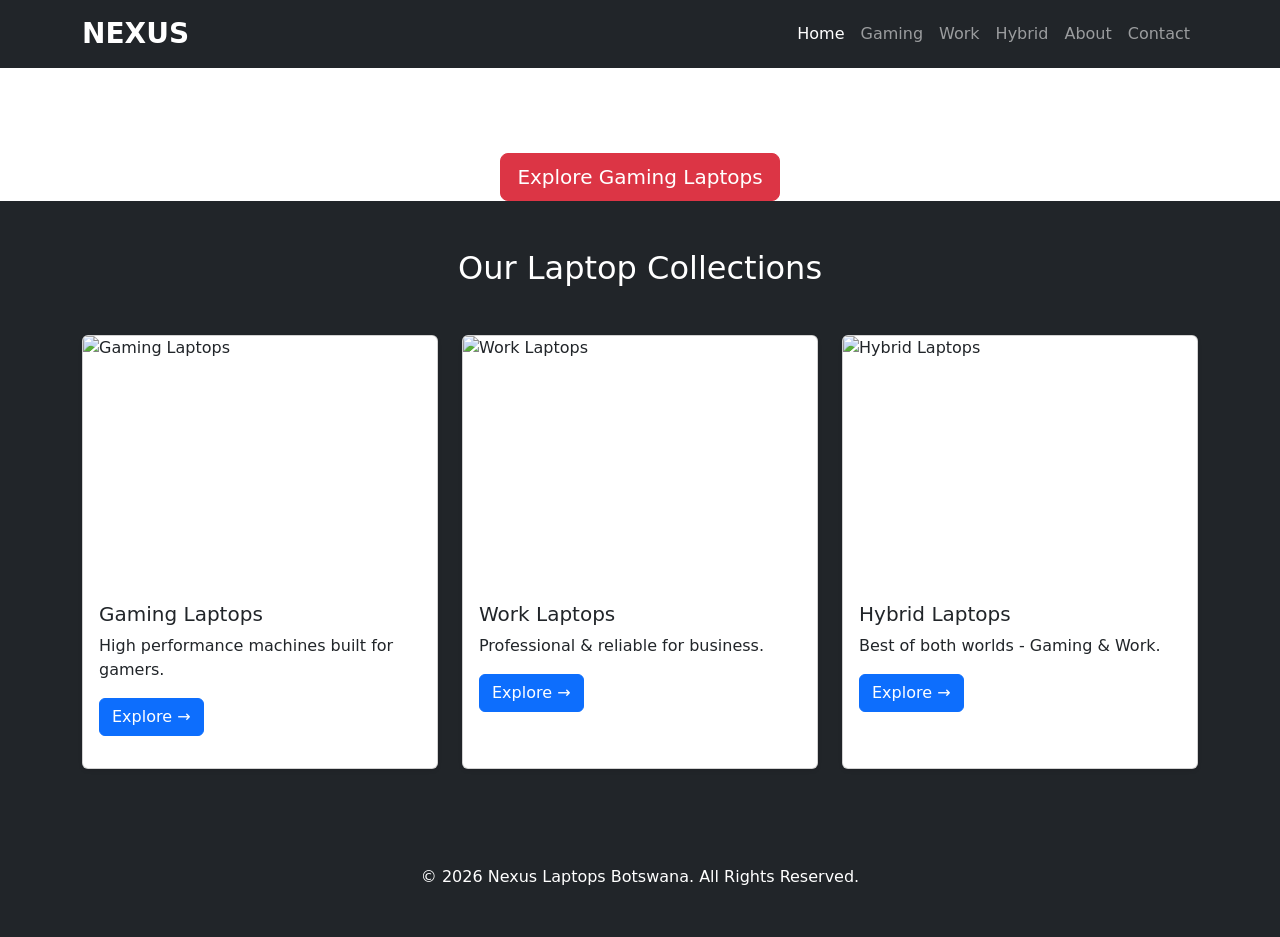
==== index.html @ 6b97a9a6 "Update index.html" ====
<!DOCTYPE html>
<html lang="en">
<head>
    <meta charset="UTF-8">
    <meta name="viewport" content="width=device-width, initial-scale=1.0">
    <title>Nexus Laptops | Premium Gaming & Professional Laptops</title>
    <link href="https://cdn.jsdelivr.net/npm/bootstrap@5.3.3/dist/css/bootstrap.min.css" rel="stylesheet">
    <link rel="stylesheet" href="css/style.css">
    <link href="https://fonts.googleapis.com/css2?family=Roboto:wght@400;500;700&display=swap" rel="stylesheet">
</head>
<body>
    <header>
        <nav class="navbar navbar-expand-lg navbar-dark bg-dark fixed-top">
            <article class="container">
                <a class="navbar-brand fw-bold fs-3" href="index.html">NEXUS</a>
                <button class="navbar-toggler" type="button" data-bs-toggle="collapse" data-bs-target="#navbarNav">
                    <span class="navbar-toggler-icon"></span>
                </button>
                <article class="collapse navbar-collapse" id="navbarNav">
                    <ul class="navbar-nav ms-auto">
                        <li class="nav-item"><a class="nav-link active" href="index.html">Home</a></li>
                        <li class="nav-item"><a class="nav-link" href="gaming.html">Gaming</a></li>
                        <li class="nav-item"><a class="nav-link" href="work.html">Work</a></li>
                        <li class="nav-item"><a class="nav-link" href="hybrid.html">Hybrid</a></li>
                        <li class="nav-item"><a class="nav-link" href="about.html">About</a></li>
                        <li class="nav-item"><a class="nav-link" href="contact.html">Contact</a></li>
                    </ul>
                </article>
            </article>
        </nav>
    </header>

    <main>
        <section class="hero text-center text-white d-flex align-items-center">
            <article class="container">
                <h1 class="display-3 fw-bold">Find Your Perfect Laptop</h1>
                <p class="lead fs-4">Gaming • Work • Hybrid Performance in Botswana</p>
                <a href="gaming.html" class="btn btn-danger btn-lg mt-3">Explore Gaming Laptops</a>
            </article>
        </section>
        <section class="py-5 bg-dark">
            <article class="container">
                <h2 class="text-center mb-5 text-white">Our Laptop Collections</h2>
                <article class="row g-4">
                    <article class="col-md-4">
                        <a href="gaming.html" class="text-decoration-none">
                            <figure class="card h-100 shadow-sm">
                                <img src="images/gaming.jpg" class="card-img-top" alt="Gaming Laptops" width="100%" height="250">
                                <figcaption class="card-body">
                                    <h5 class="card-title">Gaming Laptops</h5>
                                    <p class="card-text">High performance machines built for gamers.</p>
                                    <button class="btn btn-primary">Explore →</button>
                                </figcaption>
                            </figure>
                        </a>
                    </article>
                    <article class="col-md-4">
                        <a href="work.html" class="text-decoration-none">
                            <figure class="card h-100 shadow-sm">
                                <img src="images/work.jpg" class="card-img-top" alt="Work Laptops" width="100%" height="250">
                                <figcaption class="card-body">
                                    <h5 class="card-title">Work Laptops</h5>
                                    <p class="card-text">Professional & reliable for business.</p>
                                    <button class="btn btn-primary">Explore →</button>
                                </figcaption>
                            </figure>
                        </a>
                    </article>
                    <article class="col-md-4">
                        <a href="hybrid.html" class="text-decoration-none">
                            <figure class="card h-100 shadow-sm">
                                <img src="images/hybrid.jpg" class="card-img-top" alt="Hybrid Laptops" width="100%" height="250">
                                <figcaption class="card-body">
                                    <h5 class="card-title">Hybrid Laptops</h5>
                                    <p class="card-text">Best of both worlds - Gaming & Work.</p>
                                    <button class="btn btn-primary">Explore →</button>
                                </figcaption>
                            </figure>
                        </a>
                    </article>
                </article>
            </article>
        </section>
    </main>

    <footer class="bg-dark text-white py-5">
        <article class="container">
            <p class="text-center mb-0">&copy; 2026 Nexus Laptops Botswana. All Rights Reserved.</p>
        </article>
    </footer>

    <script src="https://cdn.jsdelivr.net/npm/bootstrap@5.3.3/dist/js/bootstrap.bundle.min.js"></script>
    <script src="js/script.js"></script>
</body>
</html>
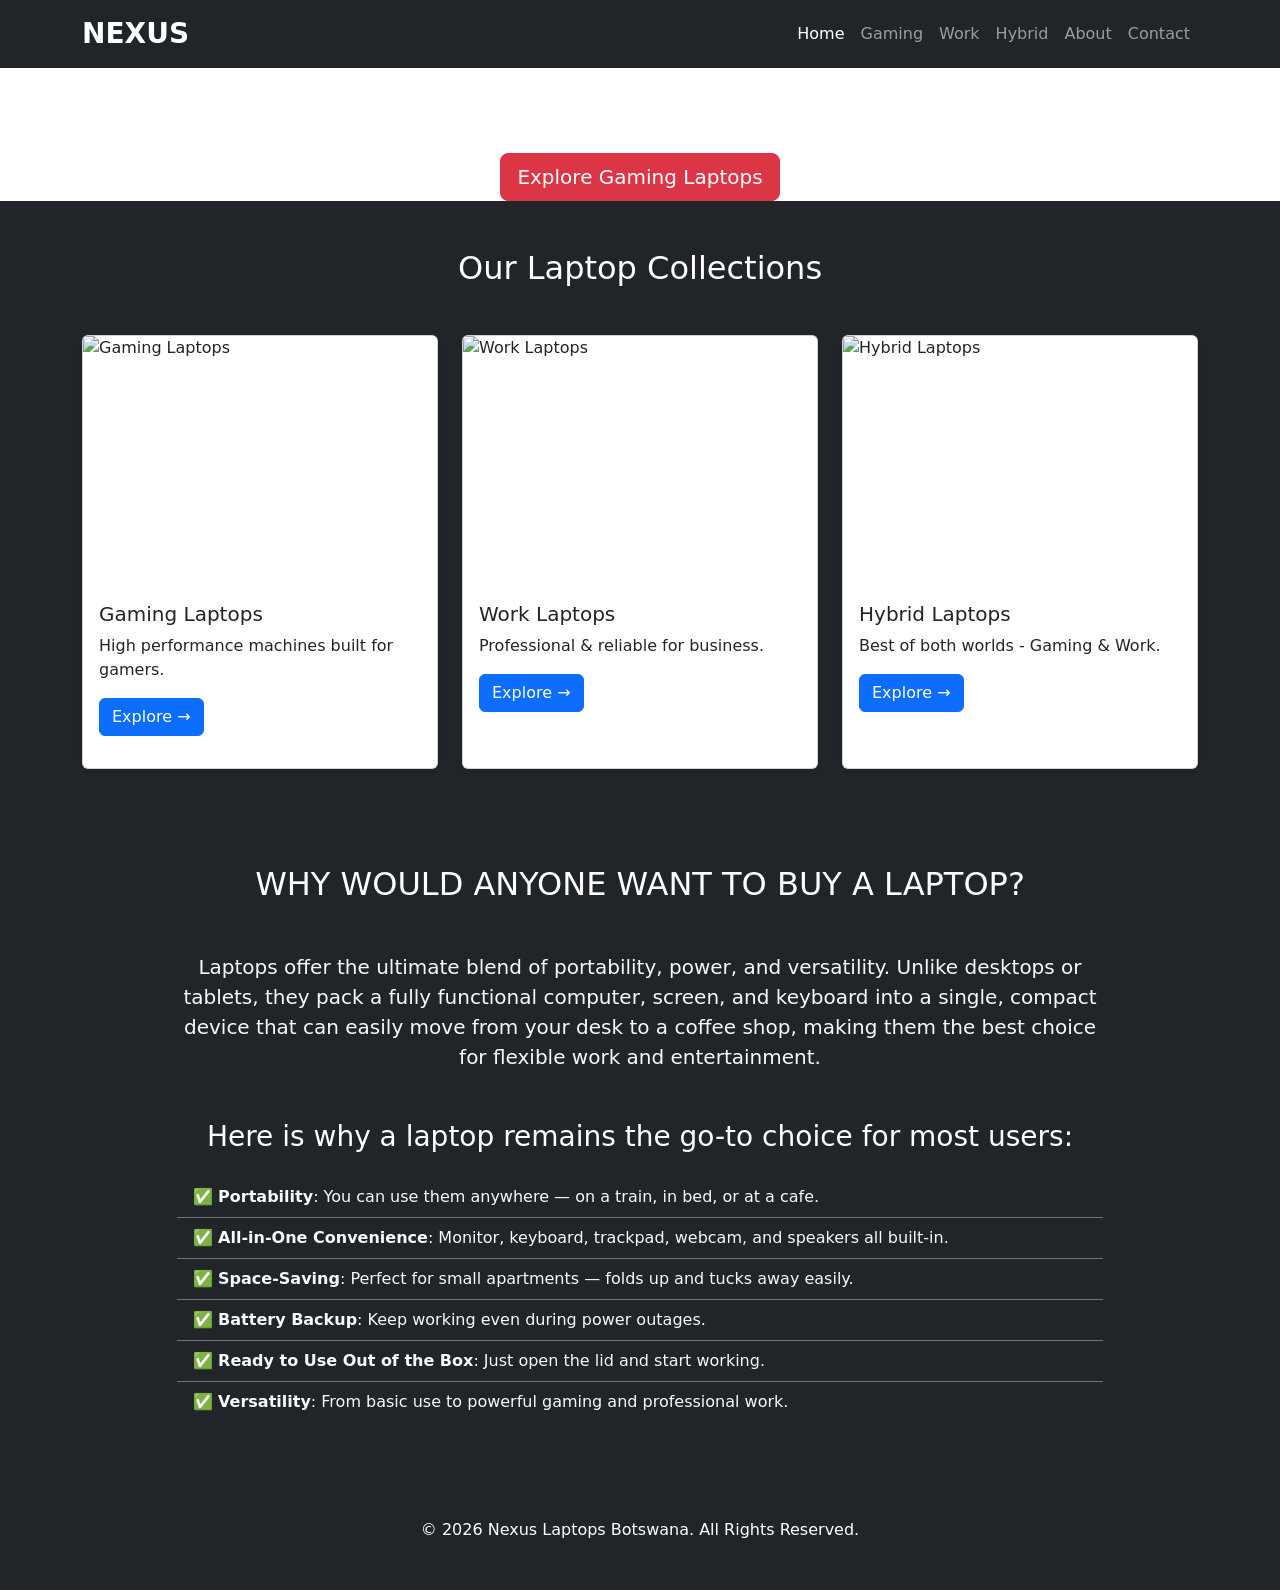
==== commit 37a90c5f: "Update index.html" ====
--- a/index.html
+++ b/index.html
@@ -81,6 +81,30 @@
                 </article>
             </article>
         </section>
+        <section class="py-5 bg-dark">
+            <article class="container">
+                <h2 class="text-center mb-5 text-white">WHY WOULD ANYONE WANT TO BUY A LAPTOP?</h2>
+                
+                <article class="row justify-content-center">
+                    <article class="col-lg-10">
+                        <p class="lead text-light text-center">
+                            Laptops offer the ultimate blend of portability, power, and versatility. Unlike desktops or tablets, they pack a fully functional computer, screen, and keyboard into a single, compact device that can easily move from your desk to a coffee shop, making them the best choice for flexible work and entertainment.
+                        </p>
+                        
+                        <h3 class="text-center text-white mt-5 mb-4">Here is why a laptop remains the go-to choice for most users:</h3>
+                        
+                        <ul class="list-group list-group-flush bg-dark">
+                            <li class="list-group-item bg-dark text-light border-secondary">✅ <strong>Portability</strong>: You can use them anywhere — on a train, in bed, or at a cafe.</li>
+                            <li class="list-group-item bg-dark text-light border-secondary">✅ <strong>All-in-One Convenience</strong>: Monitor, keyboard, trackpad, webcam, and speakers all built-in.</li>
+                            <li class="list-group-item bg-dark text-light border-secondary">✅ <strong>Space-Saving</strong>: Perfect for small apartments — folds up and tucks away easily.</li>
+                            <li class="list-group-item bg-dark text-light border-secondary">✅ <strong>Battery Backup</strong>: Keep working even during power outages.</li>
+                            <li class="list-group-item bg-dark text-light border-secondary">✅ <strong>Ready to Use Out of the Box</strong>: Just open the lid and start working.</li>
+                            <li class="list-group-item bg-dark text-light border-secondary">✅ <strong>Versatility</strong>: From basic use to powerful gaming and professional work.</li>
+                        </ul>
+                    </article>
+                </article>
+            </article>
+        </section>
     </main>
 
     <footer class="bg-dark text-white py-5">
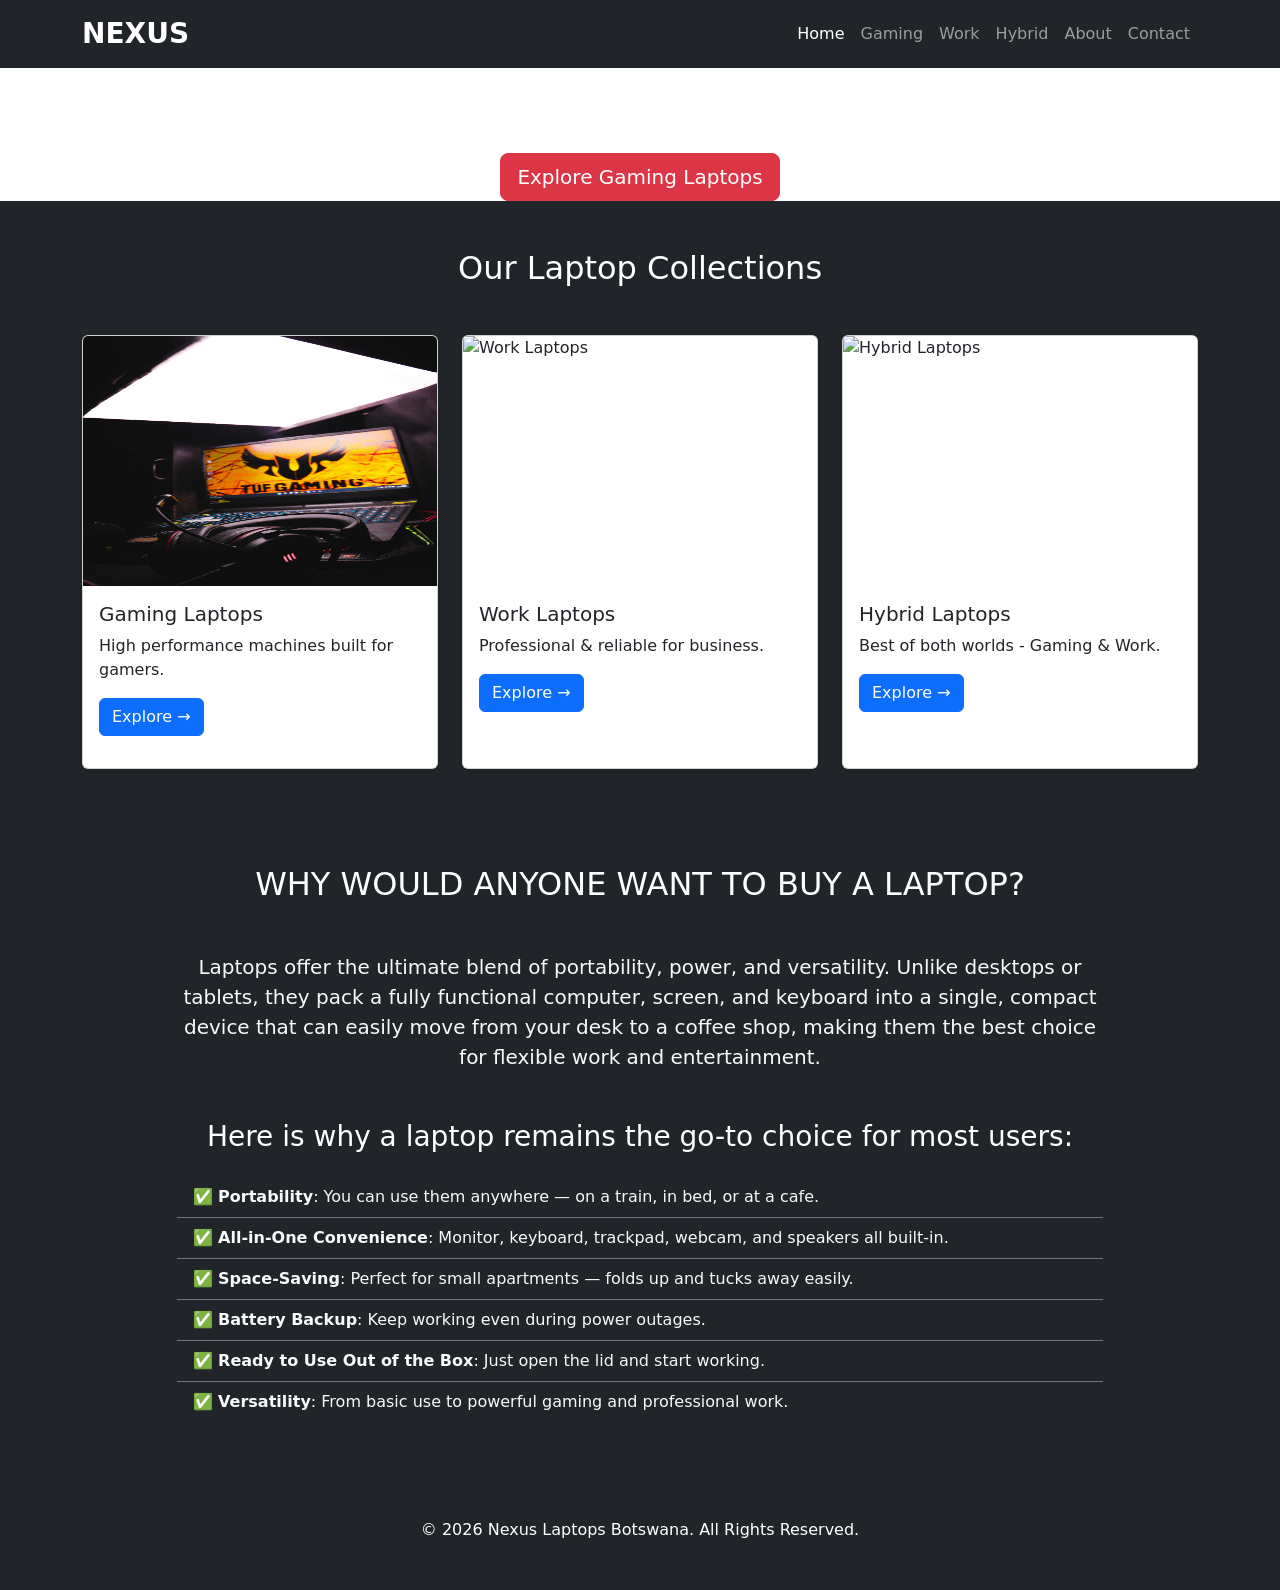
==== commit e538220b: "Update index.html" ====
--- a/index.html
+++ b/index.html
@@ -45,7 +45,7 @@
                     <article class="col-md-4">
                         <a href="gaming.html" class="text-decoration-none">
                             <figure class="card h-100 shadow-sm">
-                                <img src="images/gaming.jpg" class="card-img-top" alt="Gaming Laptops" width="100%" height="250">
+                                <img src="gaming.jpg" class="card-img-top" alt="Gaming Laptops" width="100%" height="250">
                                 <figcaption class="card-body">
                                     <h5 class="card-title">Gaming Laptops</h5>
                                     <p class="card-text">High performance machines built for gamers.</p>
@@ -57,7 +57,7 @@
                     <article class="col-md-4">
                         <a href="work.html" class="text-decoration-none">
                             <figure class="card h-100 shadow-sm">
-                                <img src="images/work.jpg" class="card-img-top" alt="Work Laptops" width="100%" height="250">
+                                <img src="work.jpg" class="card-img-top" alt="Work Laptops" width="100%" height="250">
                                 <figcaption class="card-body">
                                     <h5 class="card-title">Work Laptops</h5>
                                     <p class="card-text">Professional & reliable for business.</p>
@@ -69,7 +69,7 @@
                     <article class="col-md-4">
                         <a href="hybrid.html" class="text-decoration-none">
                             <figure class="card h-100 shadow-sm">
-                                <img src="images/hybrid.jpg" class="card-img-top" alt="Hybrid Laptops" width="100%" height="250">
+                                <img src="hybrid.jpg" class="card-img-top" alt="Hybrid Laptops" width="100%" height="250">
                                 <figcaption class="card-body">
                                     <h5 class="card-title">Hybrid Laptops</h5>
                                     <p class="card-text">Best of both worlds - Gaming & Work.</p>
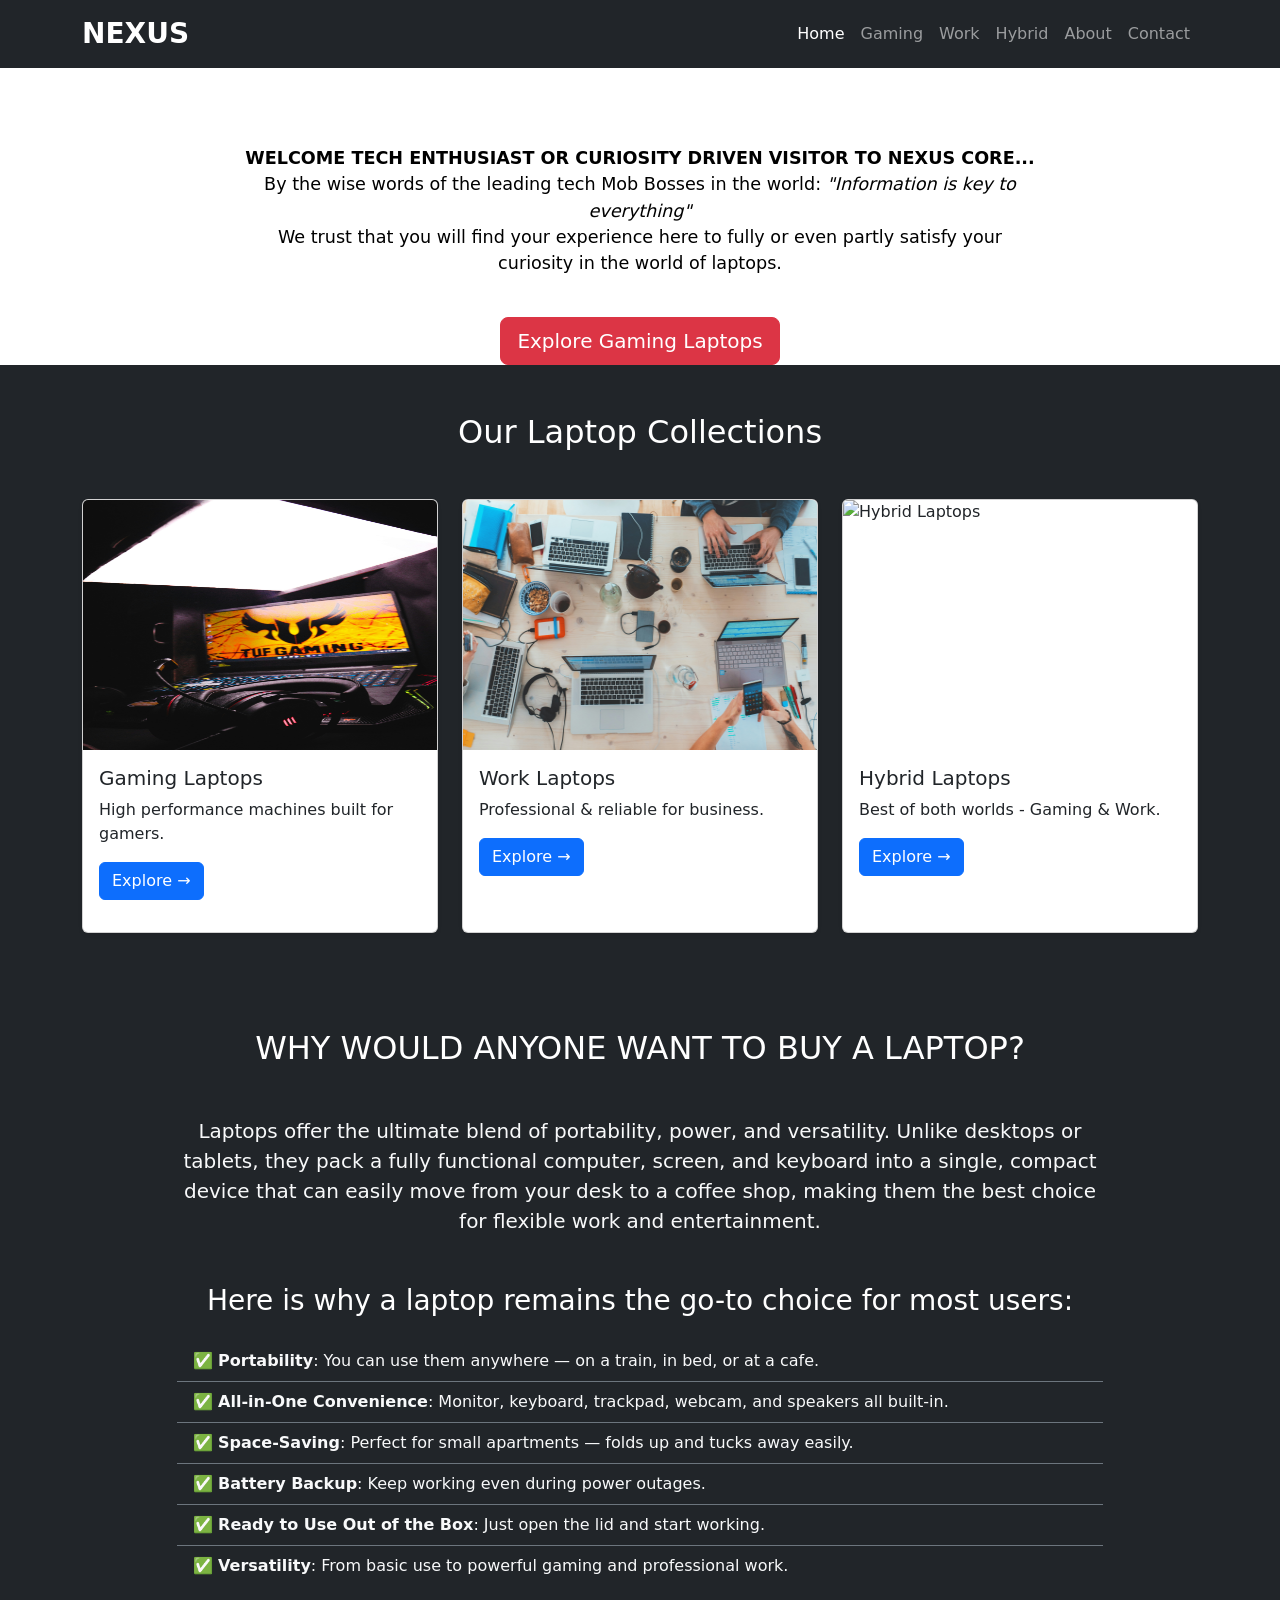
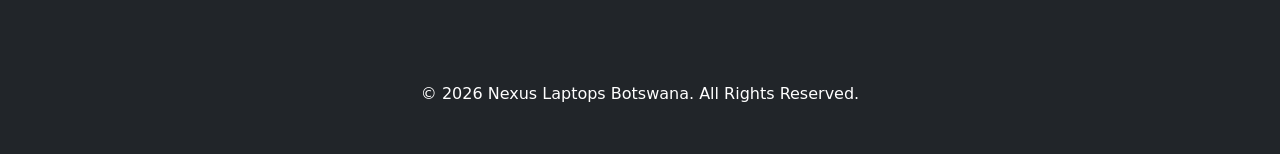
==== commit 42825966: "Update index.html" ====
--- a/index.html
+++ b/index.html
@@ -35,6 +35,12 @@
             <article class="container">
                 <h1 class="display-3 fw-bold">Find Your Perfect Laptop</h1>
                 <p class="lead fs-4">Gaming • Work • Hybrid Performance in Botswana</p>
+                <p class="mt-4 mb-4" style="color: #000000; font-size: 1.1rem; max-width: 800px; margin-left: auto; margin-right: auto;">
+            <strong>WELCOME TECH ENTHUSIAST OR CURIOSITY DRIVEN VISITOR TO NEXUS CORE...</strong><br>
+            By the wise words of the leading tech Mob Bosses in the world: 
+            <em>"Information is key to everything"</em><br>
+            We trust that you will find your experience here to fully or even partly satisfy your curiosity in the world of laptops.
+        </p>
                 <a href="gaming.html" class="btn btn-danger btn-lg mt-3">Explore Gaming Laptops</a>
             </article>
         </section>
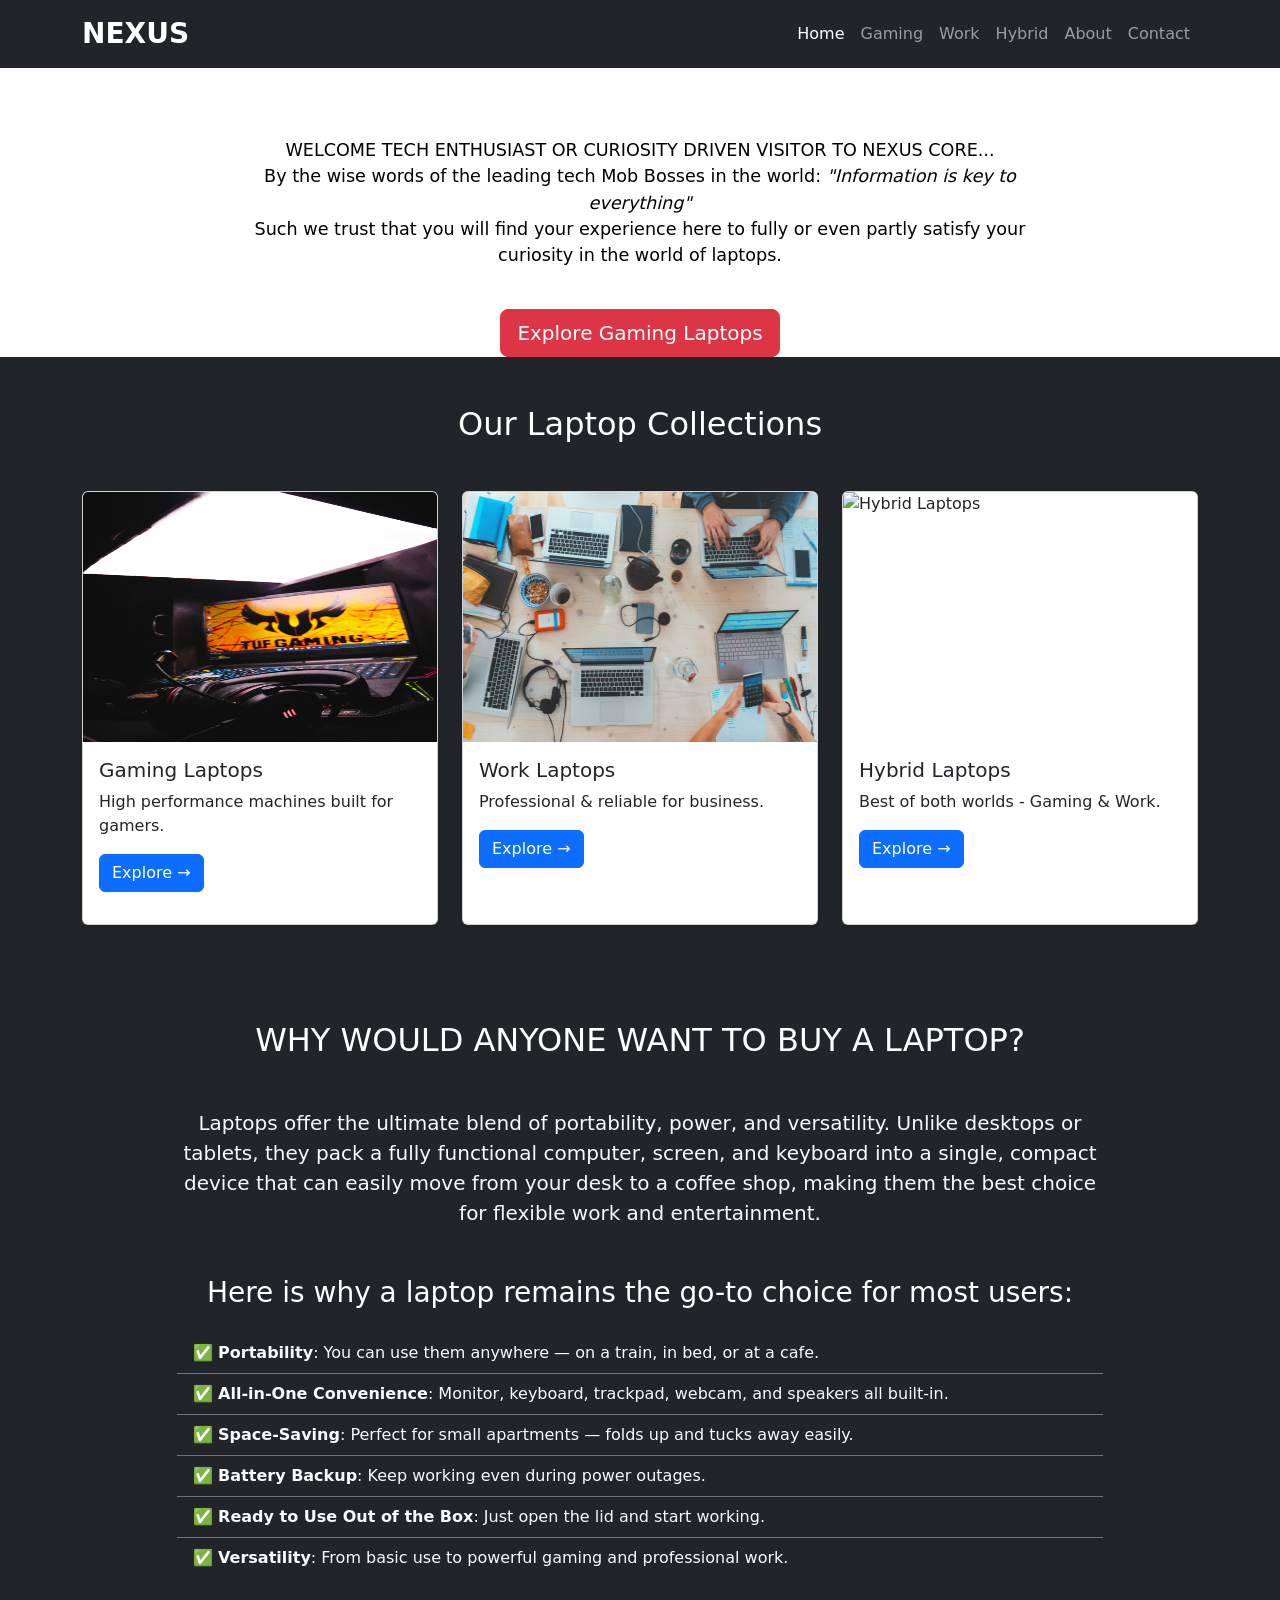
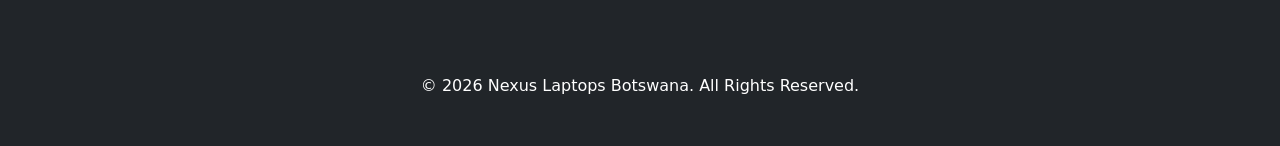
==== commit 60b7b1df: "Update index.html" ====
--- a/index.html
+++ b/index.html
@@ -35,11 +35,11 @@
             <article class="container">
                 <h1 class="display-3 fw-bold">Find Your Perfect Laptop</h1>
                 <p class="lead fs-4">Gaming • Work • Hybrid Performance in Botswana</p>
-                <p class="mt-4 mb-4" style="color: #000000; font-size: 1.1rem; max-width: 800px; margin-left: auto; margin-right: auto;">
-            <strong>WELCOME TECH ENTHUSIAST OR CURIOSITY DRIVEN VISITOR TO NEXUS CORE...</strong><br>
+                <p class="lead text-center mt-3 mb-4" style="color: #000000; font-size: 1.1rem; max-width: 850px; margin-left: auto; margin-right: auto;">
+            WELCOME TECH ENTHUSIAST OR CURIOSITY DRIVEN VISITOR TO NEXUS CORE...<br>
             By the wise words of the leading tech Mob Bosses in the world: 
             <em>"Information is key to everything"</em><br>
-            We trust that you will find your experience here to fully or even partly satisfy your curiosity in the world of laptops.
+            Such we trust that you will find your experience here to fully or even partly satisfy your curiosity in the world of laptops.
         </p>
                 <a href="gaming.html" class="btn btn-danger btn-lg mt-3">Explore Gaming Laptops</a>
             </article>
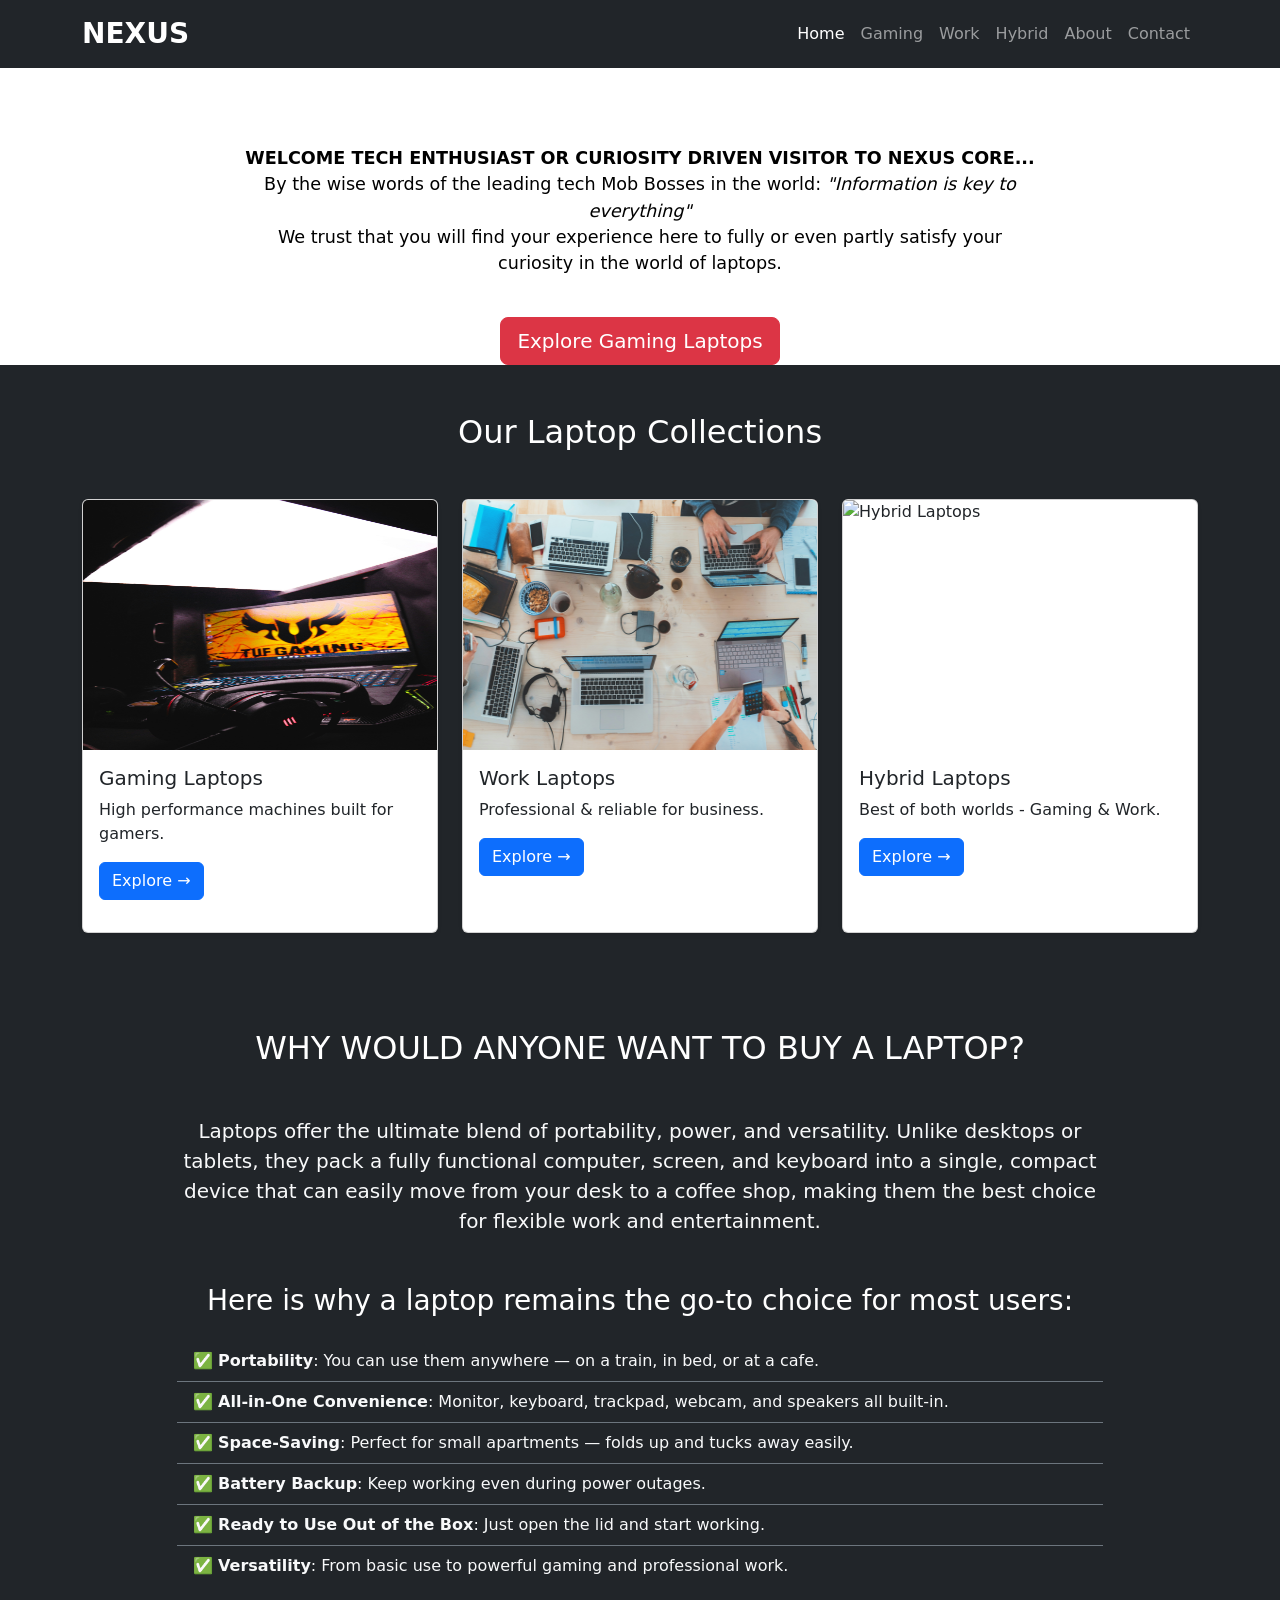
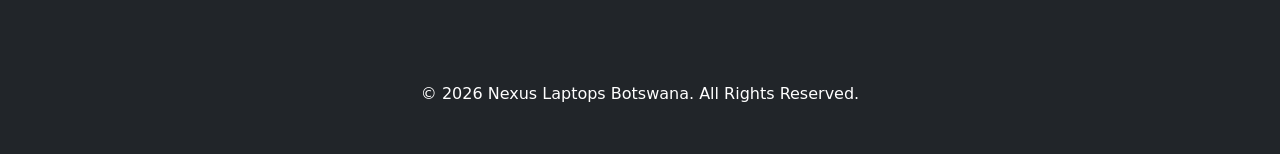
==== commit 29f7513f: "Update index.html" ====
--- a/index.html
+++ b/index.html
@@ -35,11 +35,11 @@
             <article class="container">
                 <h1 class="display-3 fw-bold">Find Your Perfect Laptop</h1>
                 <p class="lead fs-4">Gaming • Work • Hybrid Performance in Botswana</p>
-                <p class="lead text-center mt-3 mb-4" style="color: #000000; font-size: 1.1rem; max-width: 850px; margin-left: auto; margin-right: auto;">
-            WELCOME TECH ENTHUSIAST OR CURIOSITY DRIVEN VISITOR TO NEXUS CORE...<br>
+             <p class="mt-4 mb-4" style="color: #000000; font-size: 1.1rem; max-width: 800px; margin-left: auto; margin-right: auto;">
+            <strong>WELCOME TECH ENTHUSIAST OR CURIOSITY DRIVEN VISITOR TO NEXUS CORE...</strong><br>
             By the wise words of the leading tech Mob Bosses in the world: 
             <em>"Information is key to everything"</em><br>
-            Such we trust that you will find your experience here to fully or even partly satisfy your curiosity in the world of laptops.
+            We trust that you will find your experience here to fully or even partly satisfy your curiosity in the world of laptops.
         </p>
                 <a href="gaming.html" class="btn btn-danger btn-lg mt-3">Explore Gaming Laptops</a>
             </article>
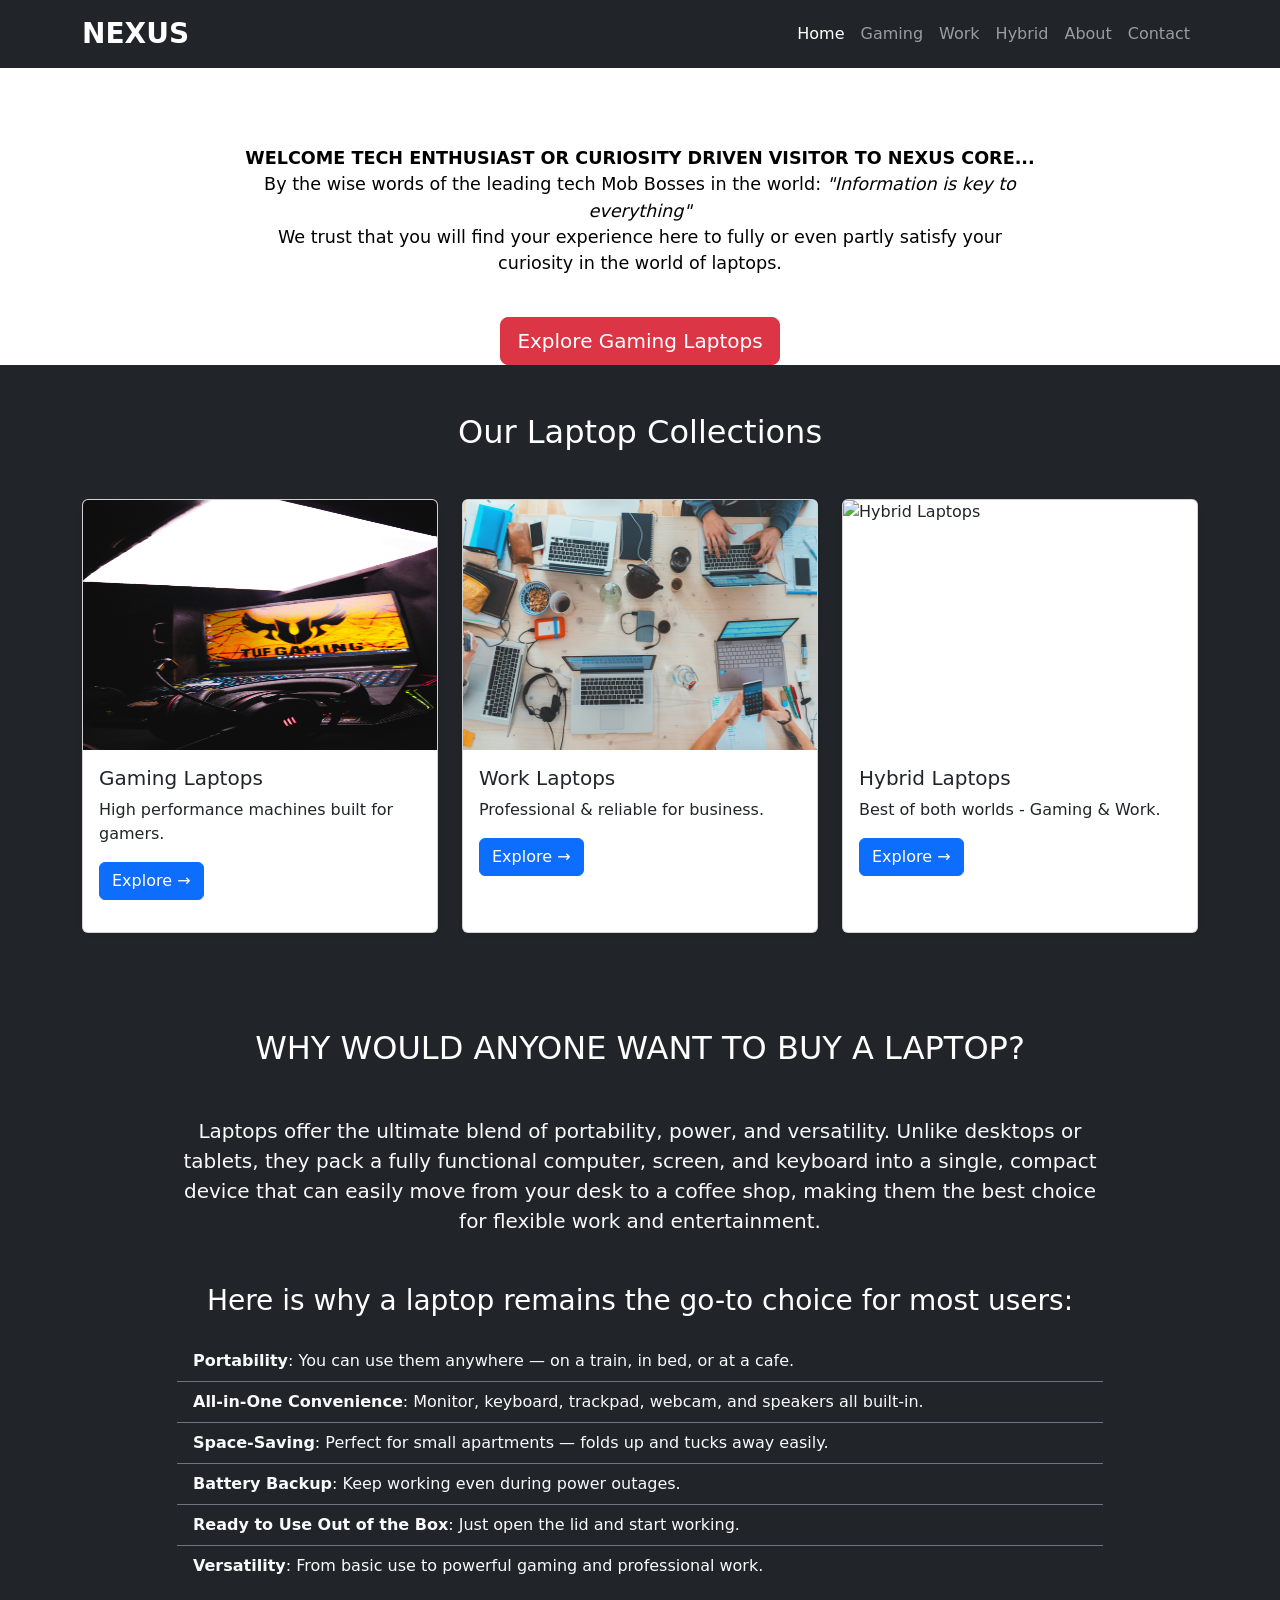
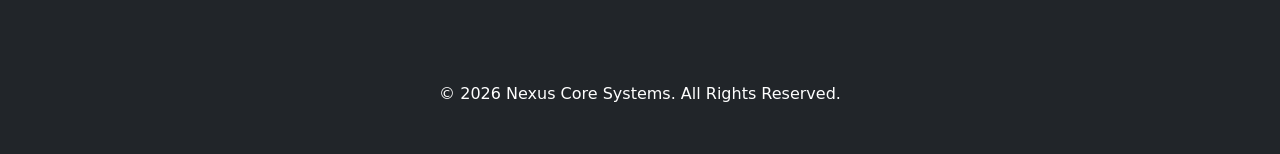
==== commit bc8dd48b: "Update index.html" ====
--- a/index.html
+++ b/index.html
@@ -100,22 +100,22 @@
                         <h3 class="text-center text-white mt-5 mb-4">Here is why a laptop remains the go-to choice for most users:</h3>
                         
                         <ul class="list-group list-group-flush bg-dark">
-                            <li class="list-group-item bg-dark text-light border-secondary">✅ <strong>Portability</strong>: You can use them anywhere — on a train, in bed, or at a cafe.</li>
-                            <li class="list-group-item bg-dark text-light border-secondary">✅ <strong>All-in-One Convenience</strong>: Monitor, keyboard, trackpad, webcam, and speakers all built-in.</li>
-                            <li class="list-group-item bg-dark text-light border-secondary">✅ <strong>Space-Saving</strong>: Perfect for small apartments — folds up and tucks away easily.</li>
-                            <li class="list-group-item bg-dark text-light border-secondary">✅ <strong>Battery Backup</strong>: Keep working even during power outages.</li>
-                            <li class="list-group-item bg-dark text-light border-secondary">✅ <strong>Ready to Use Out of the Box</strong>: Just open the lid and start working.</li>
-                            <li class="list-group-item bg-dark text-light border-secondary">✅ <strong>Versatility</strong>: From basic use to powerful gaming and professional work.</li>
+                            <li class="list-group-item bg-dark text-light border-secondary"> <strong>Portability</strong>: You can use them anywhere — on a train, in bed, or at a cafe.</li>
+                            <li class="list-group-item bg-dark text-light border-secondary"> <strong>All-in-One Convenience</strong>: Monitor, keyboard, trackpad, webcam, and speakers all built-in.</li>
+                            <li class="list-group-item bg-dark text-light border-secondary"> <strong>Space-Saving</strong>: Perfect for small apartments — folds up and tucks away easily.</li>
+                            <li class="list-group-item bg-dark text-light border-secondary"> <strong>Battery Backup</strong>: Keep working even during power outages.</li>
+                            <li class="list-group-item bg-dark text-light border-secondary"> <strong>Ready to Use Out of the Box</strong>: Just open the lid and start working.</li>
+                            <li class="list-group-item bg-dark text-light border-secondary"> <strong>Versatility</strong>: From basic use to powerful gaming and professional work.</li>
                         </ul>
                     </article>
                 </article>
             </article>
         </section>
-    </main>
+    </main>                
 
     <footer class="bg-dark text-white py-5">
         <article class="container">
-            <p class="text-center mb-0">&copy; 2026 Nexus Laptops Botswana. All Rights Reserved.</p>
+            <p class="text-center mb-0">&copy; 2026 Nexus Core Systems. All Rights Reserved.</p>
         </article>
     </footer>
 
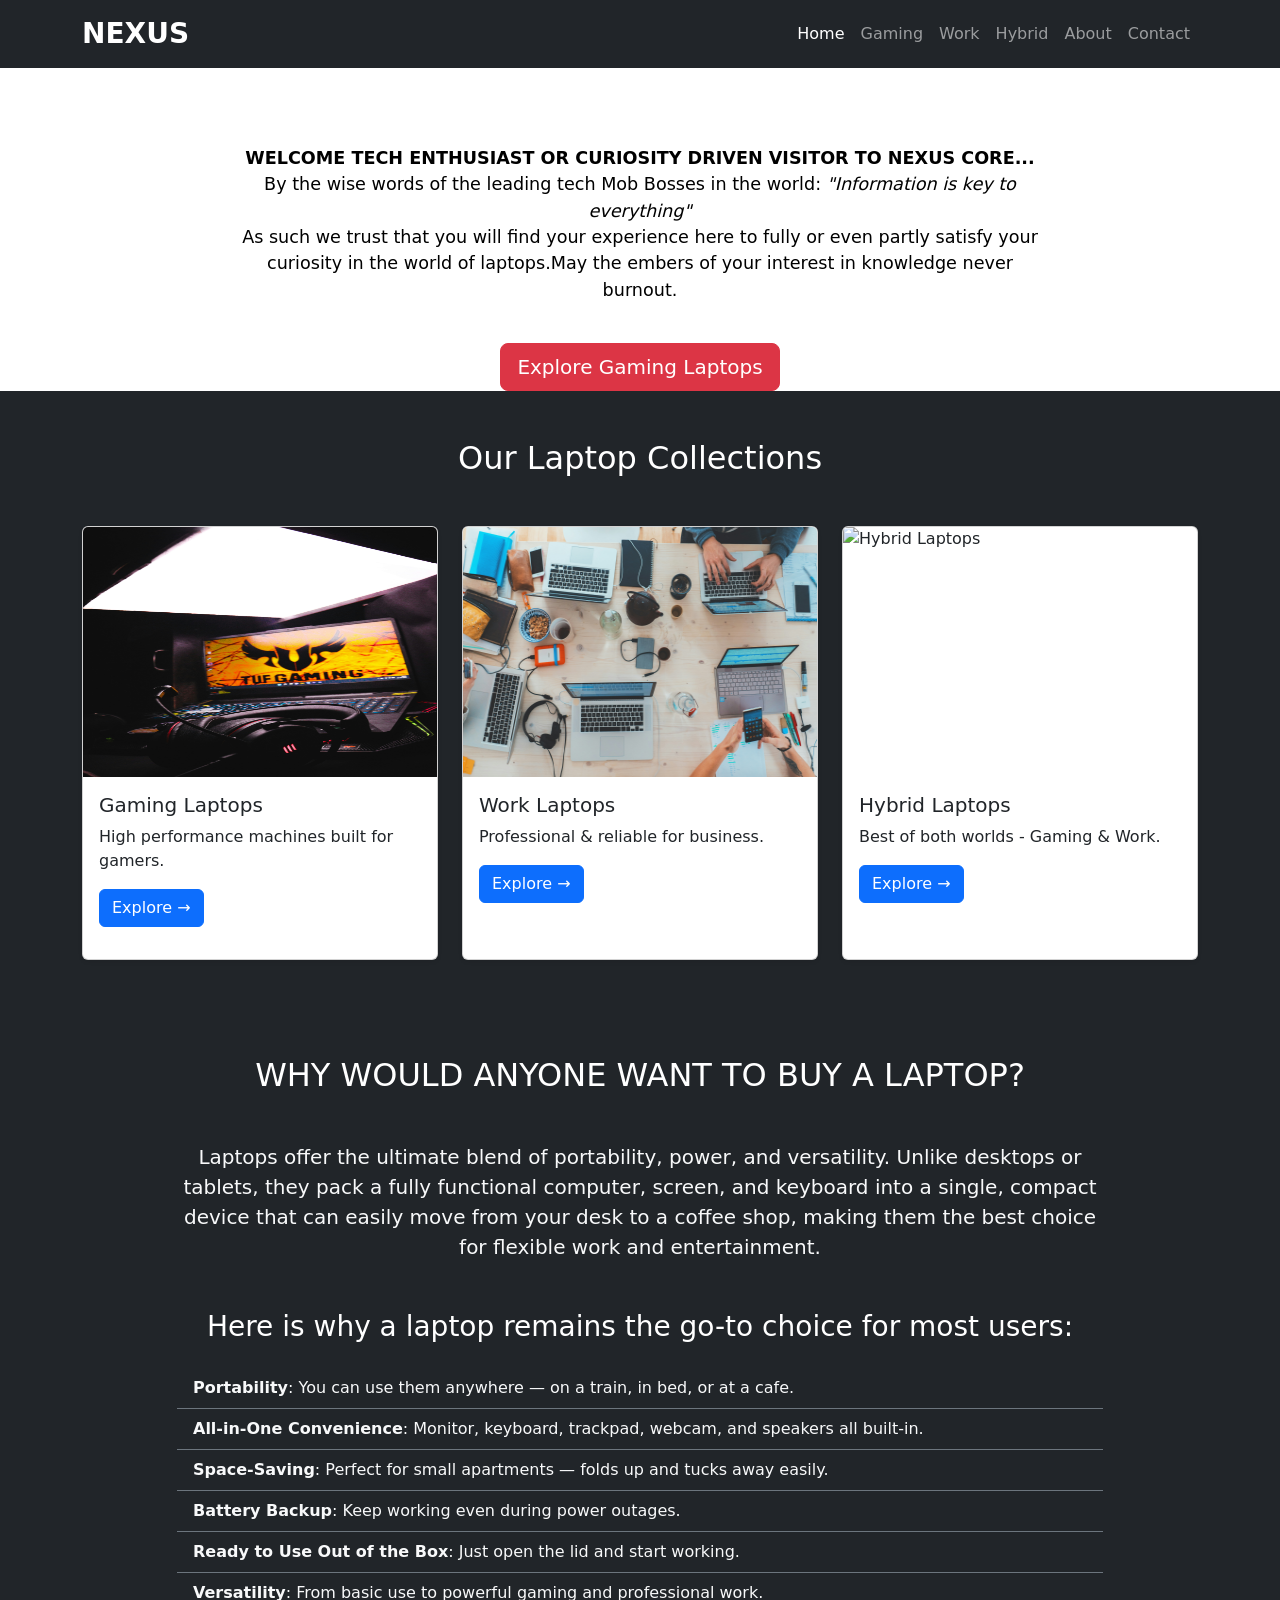
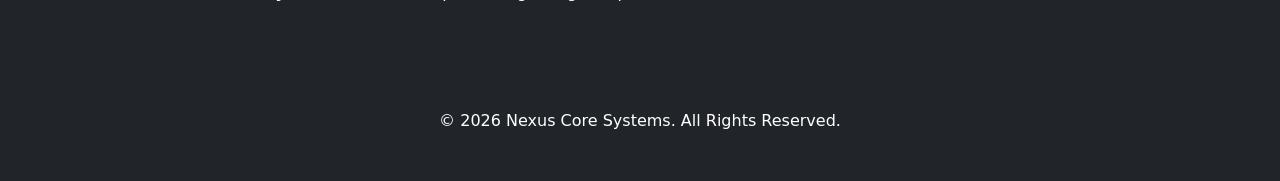
==== commit 1fde4f2c: "Update index.html" ====
--- a/index.html
+++ b/index.html
@@ -3,7 +3,7 @@
 <head>
     <meta charset="UTF-8">
     <meta name="viewport" content="width=device-width, initial-scale=1.0">
-    <title>Nexus Laptops | Premium Gaming & Professional Laptops</title>
+    <title>Nexus Core | Premium Gaming & Professional Laptops</title>
     <link href="https://cdn.jsdelivr.net/npm/bootstrap@5.3.3/dist/css/bootstrap.min.css" rel="stylesheet">
     <link rel="stylesheet" href="css/style.css">
     <link href="https://fonts.googleapis.com/css2?family=Roboto:wght@400;500;700&display=swap" rel="stylesheet">
@@ -39,7 +39,7 @@
             <strong>WELCOME TECH ENTHUSIAST OR CURIOSITY DRIVEN VISITOR TO NEXUS CORE...</strong><br>
             By the wise words of the leading tech Mob Bosses in the world: 
             <em>"Information is key to everything"</em><br>
-            We trust that you will find your experience here to fully or even partly satisfy your curiosity in the world of laptops.
+            As such we trust that you will find your experience here to fully or even partly satisfy your curiosity in the world of laptops.May the embers of your interest in knowledge never burnout. 
         </p>
                 <a href="gaming.html" class="btn btn-danger btn-lg mt-3">Explore Gaming Laptops</a>
             </article>
